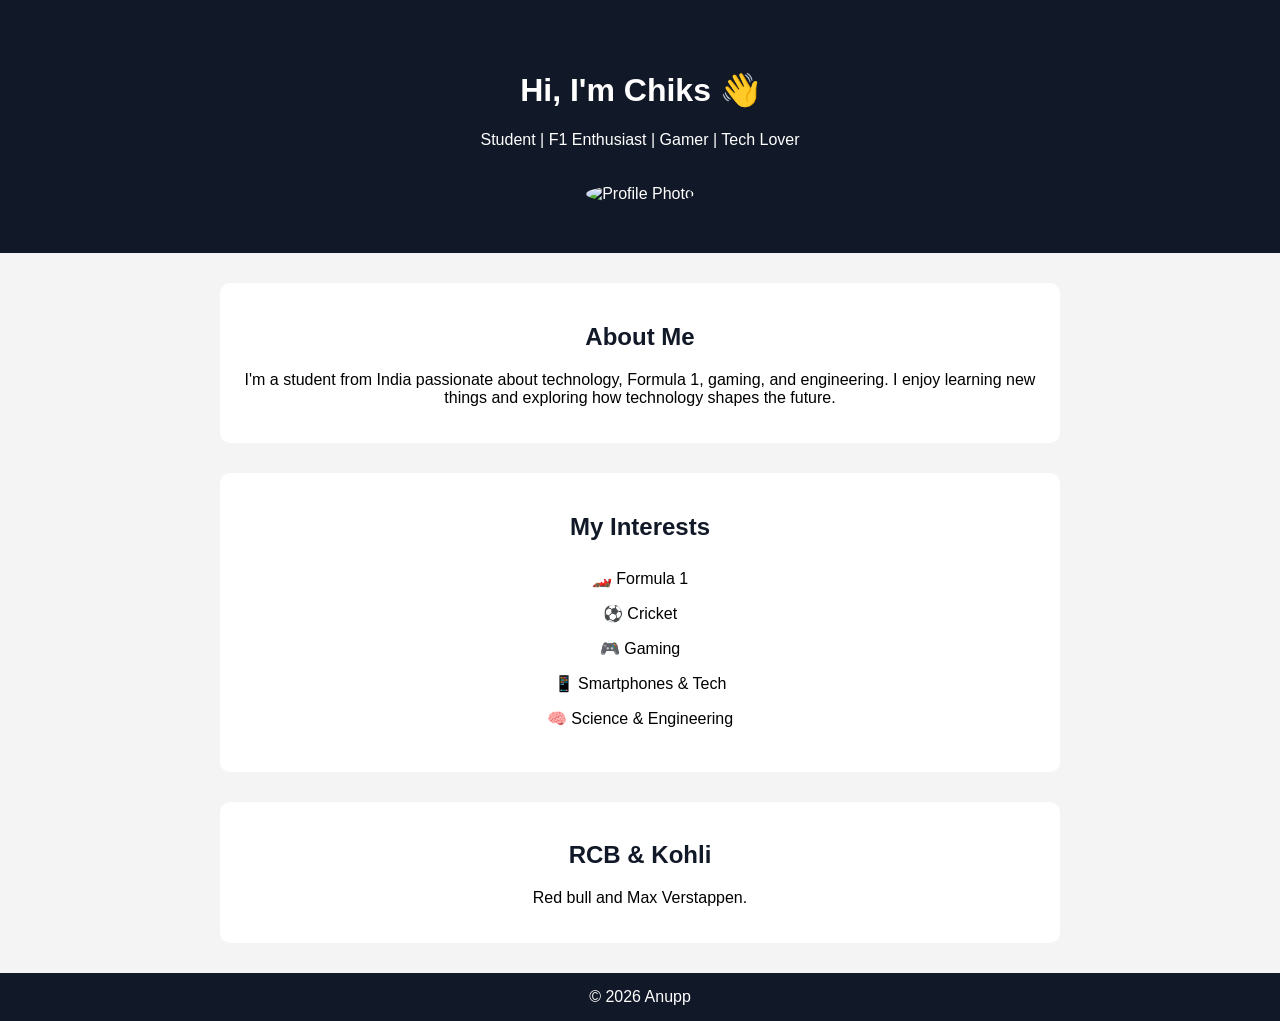
==== index1.html @ 84d589fc "Create index1.html" ====
<!DOCTYPE html>
<html>
<head>
    <title>Chiks | Personal Website</title>
    <style>
        body {
            font-family: Arial, sans-serif;
            margin: 0;
            background: #f4f4f4;
            text-align: center;
        }

        header {
            background: #111827;
            color: white;
            padding: 50px 20px;
        }

        img {
            width: 180px;
            border-radius: 50%;
            margin-top: 20px;
        }

        section {
            max-width: 800px;
            margin: 30px auto;
            padding: 20px;
            background: white;
            border-radius: 10px;
        }

        h2 {
            color: #111827;
        }

        ul {
            list-style: none;
            padding: 0;
        }

        li {
            padding: 8px;
        }

        footer {
            background: #111827;
            color: white;
            padding: 15px;
            margin-top: 30px;
        }
    </style>
</head>

<body>

<header>
    <h1>Hi, I'm Chiks 👋</h1>
    <p>Student | F1 Enthusiast | Gamer | Tech Lover</p>
    <img src="myphoto.jpg" alt="Profile Photo">
</header>

<section>
    <h2>About Me</h2>
    <p>
        I'm a student from India passionate about technology,
        Formula 1, gaming, and engineering. I enjoy learning
        new things and exploring how technology shapes the future.
    </p>
</section>

<section>
    <h2>My Interests</h2>
    <ul>
        <li>🏎️ Formula 1</li>
        <li>⚽ Cricket</li>
        <li>🎮 Gaming</li>
        <li>📱 Smartphones & Tech</li>
        <li>🧠 Science & Engineering</li>
    </ul>
</section>

<section>
    <h2>RCB & Kohli</h2>
    <p>Red bull and Max Verstappen.</p>
</section>

<footer>
    © 2026 Anupp
</footer>

</body>
</html>
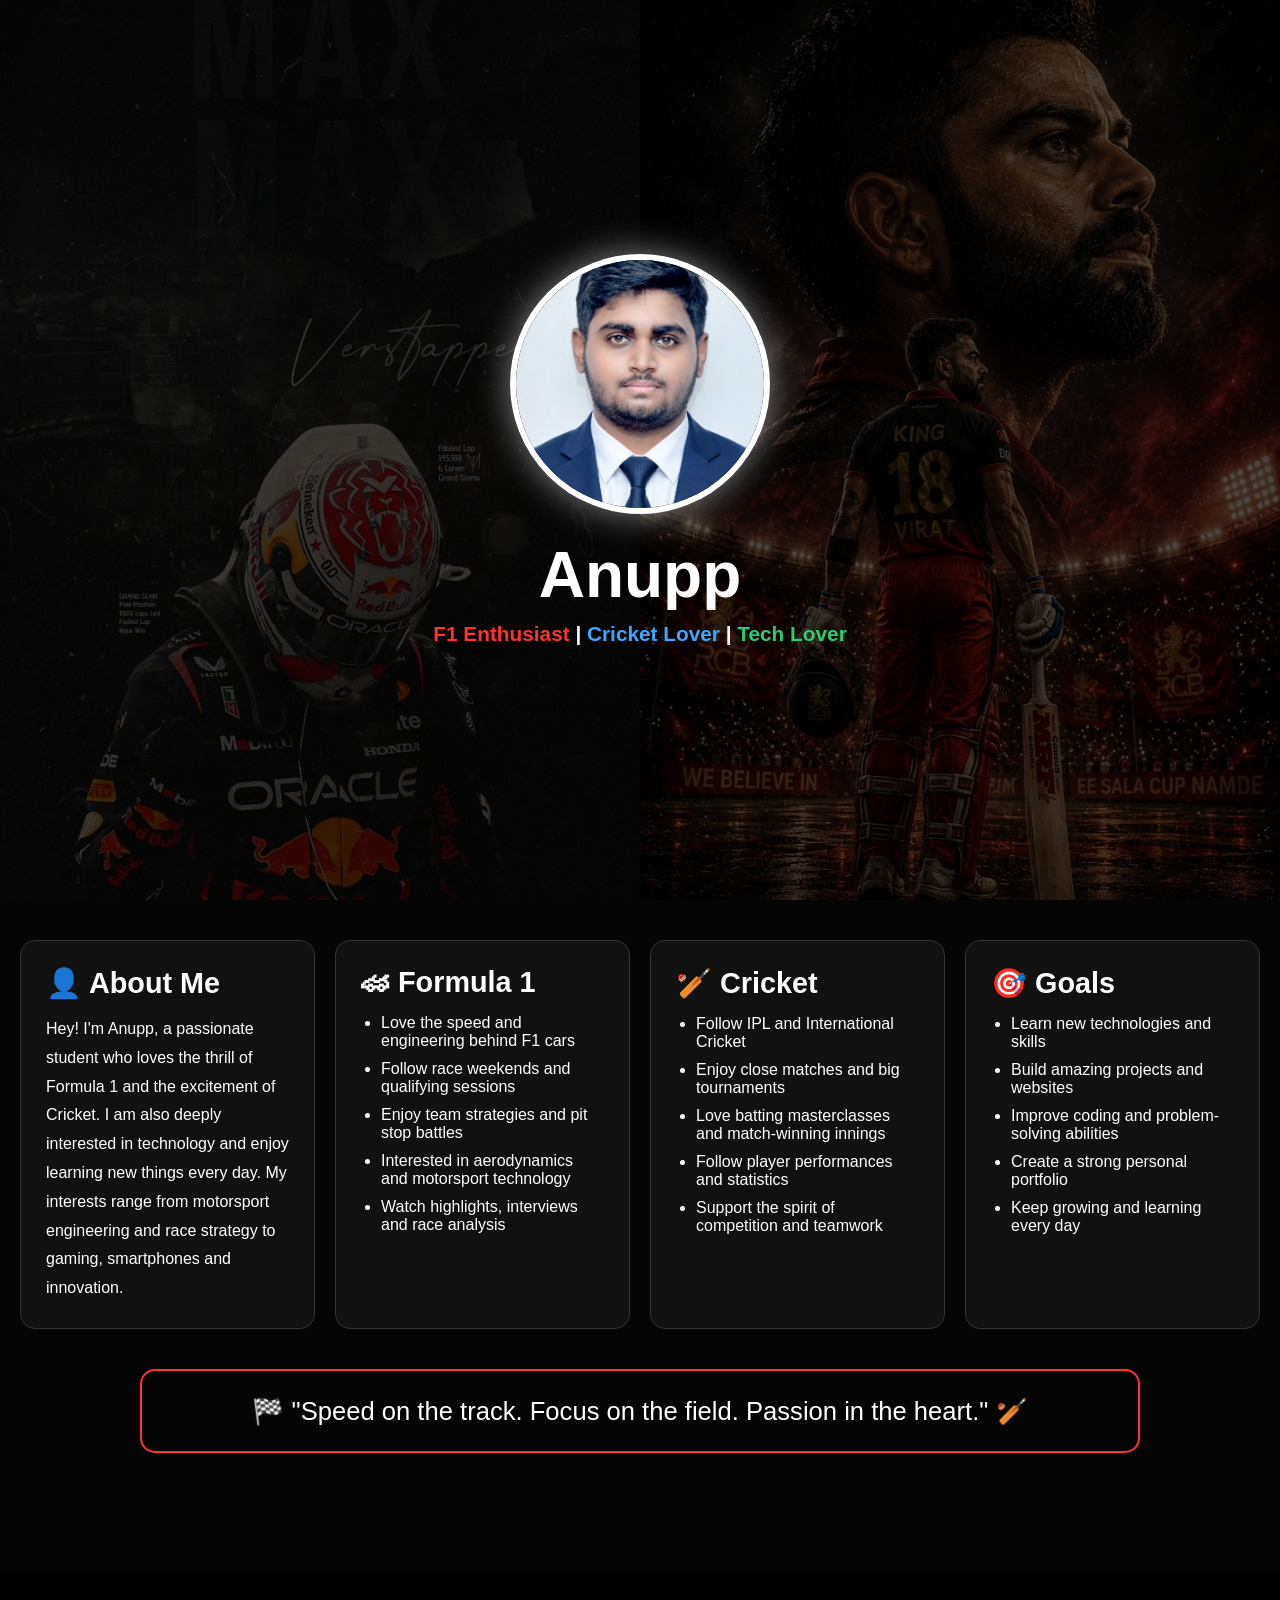
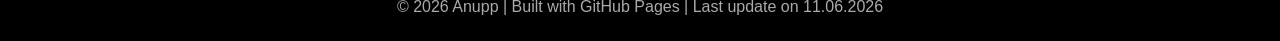
==== commit 836f2520: "Rename index.html to index1.html" ====
--- a/index1.html
+++ b/index1.html
@@ -1,92 +1,344 @@
 <!DOCTYPE html>
-<html>
+<html lang="en">
 <head>
-    <title>Chiks | Personal Website</title>
-    <style>
-        body {
-            font-family: Arial, sans-serif;
-            margin: 0;
-            background: #f4f4f4;
-            text-align: center;
-        }
-
-        header {
-            background: #111827;
-            color: white;
-            padding: 50px 20px;
-        }
-
-        img {
-            width: 180px;
-            border-radius: 50%;
-            margin-top: 20px;
-        }
-
-        section {
-            max-width: 800px;
-            margin: 30px auto;
-            padding: 20px;
-            background: white;
-            border-radius: 10px;
-        }
-
-        h2 {
-            color: #111827;
-        }
-
-        ul {
-            list-style: none;
-            padding: 0;
-        }
-
-        li {
-            padding: 8px;
-        }
-
-        footer {
-            background: #111827;
-            color: white;
-            padding: 15px;
-            margin-top: 30px;
-        }
-    </style>
+<meta charset="UTF-8">
+<meta name="viewport" content="width=device-width, initial-scale=1.0">
+<title>Anupp | Portfolio</title>
+
+<style>
+
+*{
+margin:0;
+padding:0;
+box-sizing:border-box;
+font-family:'Segoe UI',sans-serif;
+scroll-behavior:smooth;
+}
+
+body{
+background:#050505;
+color:white;
+overflow-x:hidden;
+}
+
+/* HERO SECTION */
+
+.hero{
+position:relative;
+min-height:100vh;
+display:flex;
+justify-content:center;
+align-items:center;
+overflow:hidden;
+}
+
+/* LEFT F1 IMAGE */
+
+.f1-side{
+position:absolute;
+left:0;
+top:0;
+width:50%;
+height:100%;
+}
+
+.f1-side img{
+width:100%;
+height:100%;
+object-fit:cover;
+filter:brightness(30%);
+}
+
+/* RIGHT CRICKET IMAGE */
+
+.cricket-side{
+position:absolute;
+right:0;
+top:0;
+width:50%;
+height:100%;
+}
+
+.cricket-side img{
+width:100%;
+height:100%;
+object-fit:cover;
+filter:brightness(30%);
+}
+
+/* CENTER PROFILE */
+
+.profile-box{
+position:relative;
+z-index:10;
+text-align:center;
+animation:zoomIn 1.5s ease;
+}
+
+.profile-box img{
+width:260px;
+height:260px;
+border-radius:50%;
+object-fit:cover;
+border:6px solid white;
+box-shadow:0 0 35px rgba(255,255,255,.5);
+}
+
+.profile-box h1{
+margin-top:20px;
+font-size:4rem;
+}
+
+.tagline{
+margin-top:10px;
+font-size:1.3rem;
+font-weight:bold;
+}
+
+.f1{
+color:#ff3131;
+}
+
+.cricket{
+color:#3ea6ff;
+}
+
+.tech{
+color:#2ecc71;
+}
+
+/* CONTENT */
+
+.container{
+max-width:1300px;
+margin:auto;
+padding:40px 20px;
+}
+
+.cards{
+display:grid;
+grid-template-columns:repeat(auto-fit,minmax(280px,1fr));
+gap:20px;
+}
+
+.card{
+background:#111;
+border:1px solid #333;
+border-radius:15px;
+padding:25px;
+transition:.3s;
+}
+
+.card:hover{
+transform:translateY(-5px);
+}
+
+.card h2{
+margin-bottom:15px;
+font-size:1.8rem;
+}
+
+.card p{
+line-height:1.8;
+}
+
+.card ul{
+padding-left:20px;
+}
+
+.card li{
+margin-bottom:10px;
+}
+
+/* QUOTE */
+
+.quote{
+max-width:1000px;
+margin:40px auto;
+padding:25px;
+text-align:center;
+font-size:1.6rem;
+border:2px solid #ff3131;
+border-radius:15px;
+}
+
+/* FOOTER */
+
+footer{
+background:#000;
+padding:25px;
+text-align:center;
+color:#aaa;
+margin-top:40px;
+}
+
+/* ANIMATION */
+
+@keyframes zoomIn{
+0%{
+transform:scale(0.1);
+opacity:0;
+}
+100%{
+transform:scale(1);
+opacity:1;
+}
+}
+
+/* MOBILE RESPONSIVE */
+
+@media(max-width:768px){
+
+.hero{
+min-height:85vh;
+}
+
+.f1-side{
+width:100%;
+height:50%;
+}
+
+.cricket-side{
+width:100%;
+height:50%;
+top:50%;
+}
+
+.profile-box img{
+width:170px;
+height:170px;
+}
+
+.profile-box h1{
+font-size:2.5rem;
+}
+
+.tagline{
+font-size:0.95rem;
+padding:0 10px;
+}
+
+.card{
+padding:20px;
+}
+
+.card h2{
+font-size:1.4rem;
+}
+
+.quote{
+font-size:1.1rem;
+margin:25px 15px;
+}
+
+}
+
+@media(max-width:480px){
+
+.profile-box img{
+width:140px;
+height:140px;
+}
+
+.profile-box h1{
+font-size:2rem;
+}
+
+.tagline{
+font-size:.85rem;
+}
+
+}
+
+</style>
 </head>
 
 <body>
 
-<header>
-    <h1>Hi, I'm Chiks 👋</h1>
-    <p>Student | F1 Enthusiast | Gamer | Tech Lover</p>
-    <img src="myphoto.jpg" alt="Profile Photo">
-</header>
-
-<section>
-    <h2>About Me</h2>
-    <p>
-        I'm a student from India passionate about technology,
-        Formula 1, gaming, and engineering. I enjoy learning
-        new things and exploring how technology shapes the future.
-    </p>
+<section class="hero">
+
+<div class="f1-side">
+<img src="profile1.jpeg" alt="Formula 1">
+</div>
+
+<div class="cricket-side">
+<img src="profile2.jpeg" alt="Cricket">
+</div>
+
+<div class="profile-box">
+
+<img src="profile.jpeg" alt="Anupp">
+
+<h1>Anupp</h1>
+
+<div class="tagline">
+<span class="f1">F1 Enthusiast</span> |
+<span class="cricket">Cricket Lover</span> |
+<span class="tech">Tech Lover</span>
+</div>
+
+</div>
+
 </section>
 
-<section>
-    <h2>My Interests</h2>
-    <ul>
-        <li>🏎️ Formula 1</li>
-        <li>⚽ Cricket</li>
-        <li>🎮 Gaming</li>
-        <li>📱 Smartphones & Tech</li>
-        <li>🧠 Science & Engineering</li>
-    </ul>
-</section>
-
-<section>
-    <h2>RCB & Kohli</h2>
-    <p>Red bull and Max Verstappen.</p>
-</section>
+<div class="container">
+
+<div class="cards">
+
+<div class="card">
+<h2>👤 About Me</h2>
+<p>
+Hey! I'm Anupp, a passionate student who loves the thrill of Formula 1
+and the excitement of Cricket. I am also deeply interested in
+technology and enjoy learning new things every day. My interests
+range from motorsport engineering and race strategy to gaming,
+smartphones and innovation.
+</p>
+</div>
+
+<div class="card">
+<h2>🏎 Formula 1</h2>
+<ul>
+<li>Love the speed and engineering behind F1 cars</li>
+<li>Follow race weekends and qualifying sessions</li>
+<li>Enjoy team strategies and pit stop battles</li>
+<li>Interested in aerodynamics and motorsport technology</li>
+<li>Watch highlights, interviews and race analysis</li>
+</ul>
+</div>
+
+<div class="card">
+<h2>🏏 Cricket</h2>
+<ul>
+<li>Follow IPL and International Cricket</li>
+<li>Enjoy close matches and big tournaments</li>
+<li>Love batting masterclasses and match-winning innings</li>
+<li>Follow player performances and statistics</li>
+<li>Support the spirit of competition and teamwork</li>
+</ul>
+</div>
+
+<div class="card">
+<h2>🎯 Goals</h2>
+<ul>
+<li>Learn new technologies and skills</li>
+<li>Build amazing projects and websites</li>
+<li>Improve coding and problem-solving abilities</li>
+<li>Create a strong personal portfolio</li>
+<li>Keep growing and learning every day</li>
+</ul>
+</div>
+
+</div>
+
+<div class="quote">
+🏁 "Speed on the track. Focus on the field. Passion in the heart." 🏏
+</div>
+
+</div>
 
 <footer>
-    © 2026 Anupp
+© 2026 Anupp | Built with GitHub Pages | Last update on 11.06.2026
 </footer>
 
 </body>
